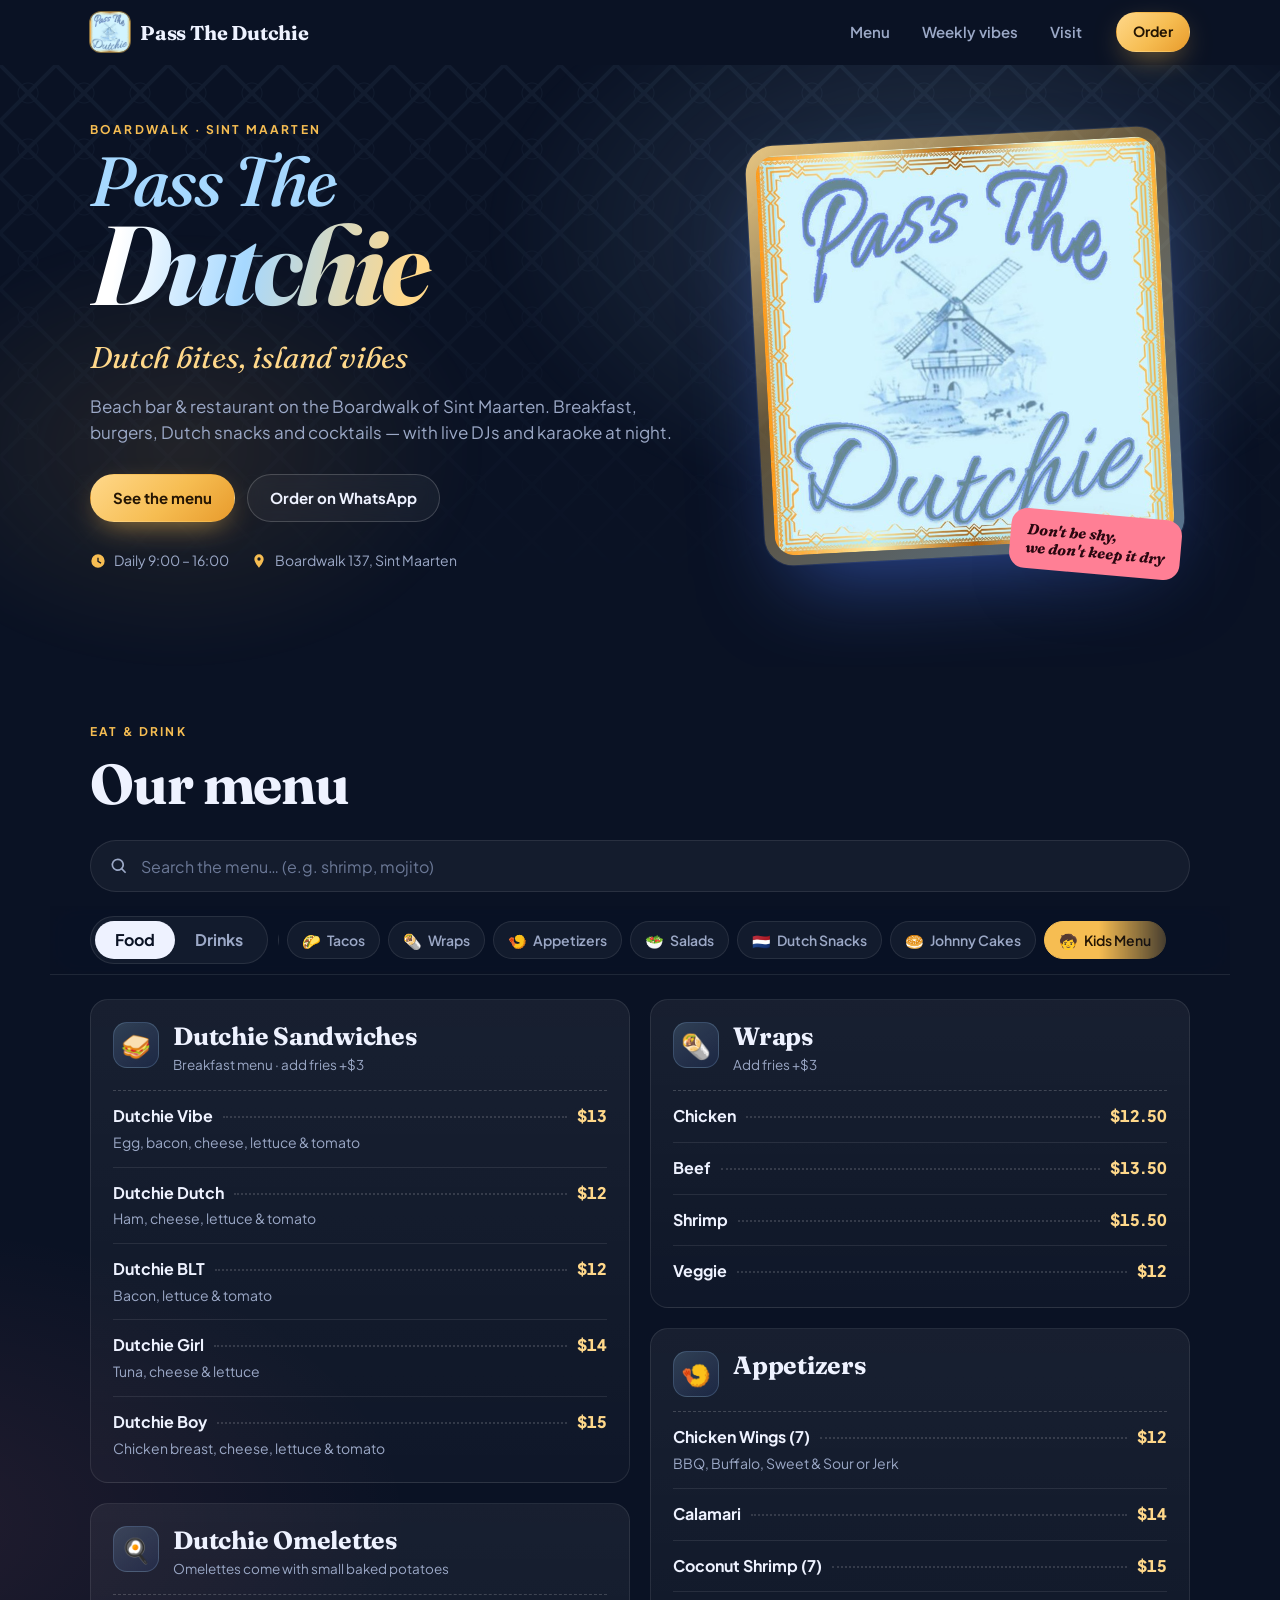
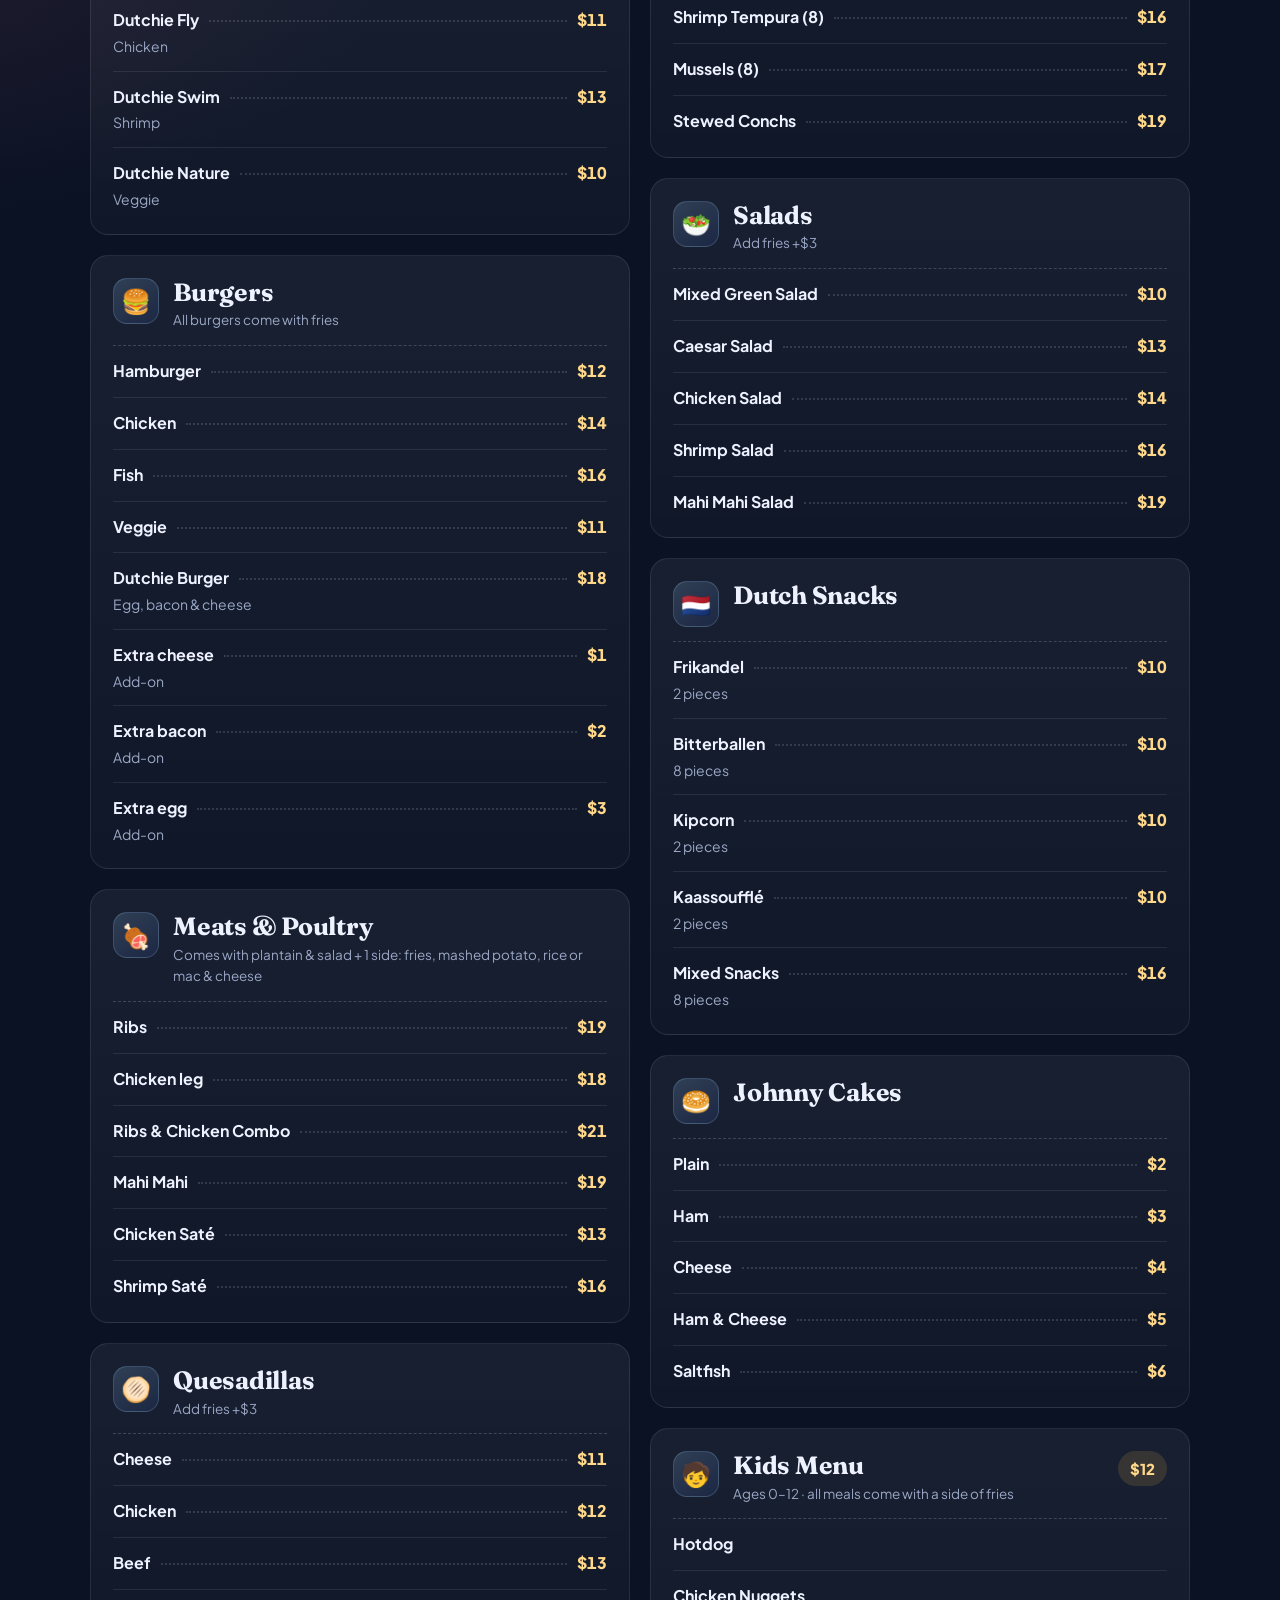
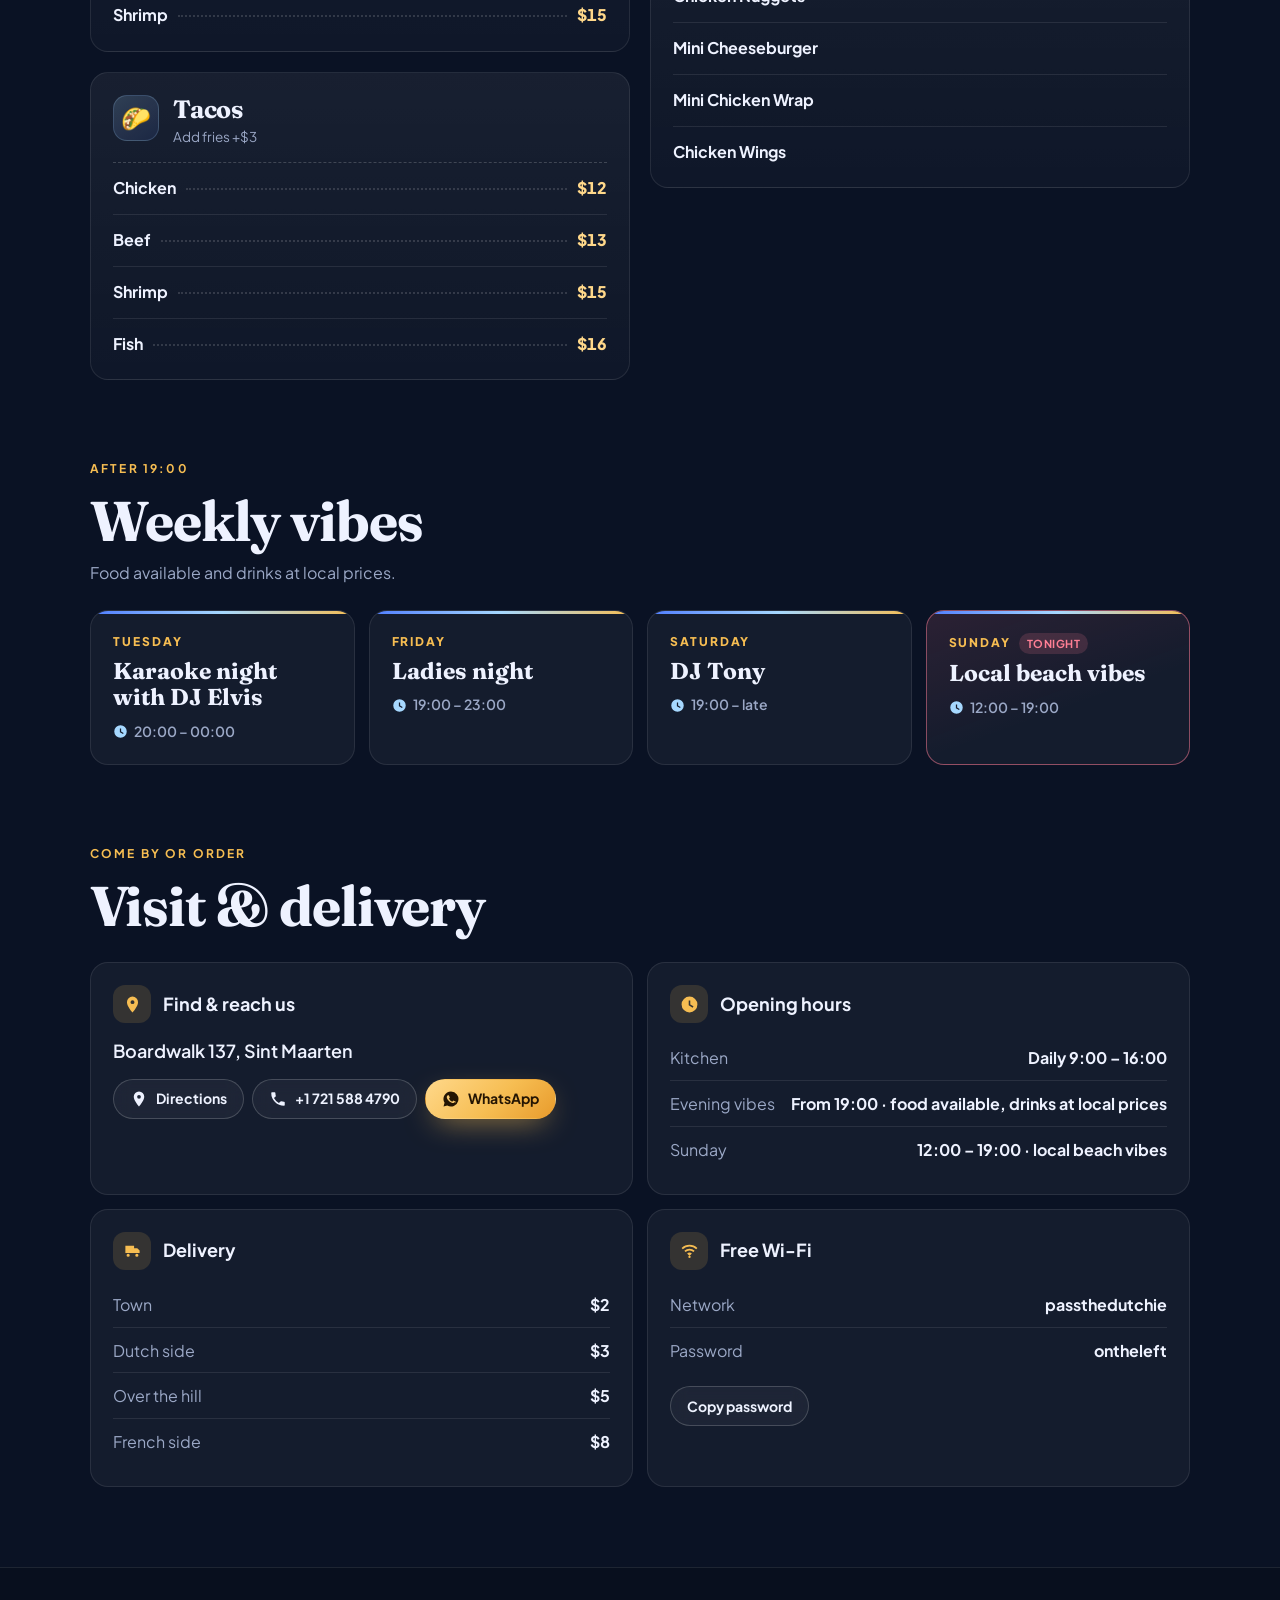
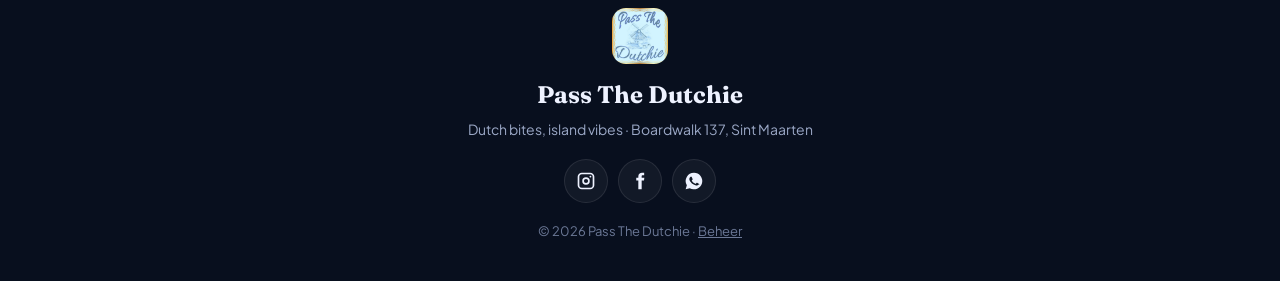
==== index.html @ fd9bbdc5 "Rewrite website with admin section and Gist-backed menu Replace the poster-image pages with a modern" ====
<!DOCTYPE html>
<html lang="en">
<head>
  <meta charset="UTF-8">
  <meta name="viewport" content="width=device-width, initial-scale=1, viewport-fit=cover">
  <title>Pass The Dutchie · Beach bar & restaurant, Sint Maarten</title>
  <meta name="description" content="Dutch bites, island vibes. Breakfast, burgers, Dutch snacks and cocktails on the Boardwalk of Sint Maarten.">
  <meta name="theme-color" content="#0a1224">
  <meta property="og:title" content="Pass The Dutchie">
  <meta property="og:description" content="Dutch bites, island vibes — Boardwalk 137, Sint Maarten.">
  <meta property="og:image" content="assets/img/logo.jpg">
  <link rel="icon" href="assets/img/icon-192.png">
  <link rel="apple-touch-icon" href="assets/img/icon-180.png">
  <link rel="manifest" href="manifest.webmanifest">
  <link rel="preconnect" href="https://fonts.googleapis.com">
  <link rel="preconnect" href="https://fonts.gstatic.com" crossorigin>
  <link href="https://fonts.googleapis.com/css2?family=Fraunces:ital,opsz,wght@0,9..144,500;0,9..144,700;1,9..144,500;1,9..144,700&family=Plus+Jakarta+Sans:wght@400;500;600;700&display=swap" rel="stylesheet">
  <link rel="stylesheet" href="assets/css/base.css">
  <link rel="stylesheet" href="assets/css/site.css">
</head>
<body>
  <a class="skip" href="#menu">Skip to menu</a>
  <div id="demo-banner" class="demo-banner" hidden>Preview mode — you are seeing unpublished demo data from this browser.</div>

  <header class="topbar" id="top">
    <div class="topbar-inner">
      <a class="brand" href="#top" aria-label="Pass The Dutchie — home">
        <img src="assets/img/icon-192.png" alt="" width="40" height="40">
        <span class="brand-name">Pass The Dutchie</span>
      </a>
      <nav class="nav" aria-label="Main">
        <a href="#menu">Menu</a>
        <a href="#vibes">Weekly vibes</a>
        <a href="#visit">Visit</a>
      </nav>
      <a class="btn btn-gold btn-sm order-btn" id="order-top" href="#visit">Order</a>
    </div>
  </header>

  <main>
    <section class="hero">
      <div class="hero-glow" aria-hidden="true"></div>
      <div class="hero-inner">
        <div class="hero-copy">
          <p class="eyebrow" id="hero-eyebrow">Boardwalk · Sint Maarten</p>
          <h1 class="hero-title"><span>Pass The</span> <em>Dutchie</em></h1>
          <p class="hero-tagline" id="hero-tagline">Dutch bites, island vibes</p>
          <p class="hero-intro" id="hero-intro"></p>
          <div class="hero-actions">
            <a class="btn btn-gold" href="#menu">See the menu</a>
            <a class="btn btn-ghost" id="hero-whatsapp" href="#visit">Order on WhatsApp</a>
          </div>
          <ul class="hero-facts" id="hero-facts"></ul>
        </div>
        <div class="hero-art">
          <div class="logo-card">
            <img src="assets/img/logo.jpg" alt="Pass The Dutchie logo — a Delft-blue windmill" width="640" height="640">
          </div>
          <div class="sticker" aria-hidden="true">Don't be shy,<br>we don't keep it dry</div>
        </div>
      </div>
    </section>

    <div id="announcement" class="announcement" hidden></div>

    <section class="menu-section" id="menu" aria-labelledby="menu-title">
      <div class="section-head">
        <p class="eyebrow">Eat &amp; drink</p>
        <h2 id="menu-title">Our menu</h2>
      </div>

      <label class="search">
        <svg viewBox="0 0 24 24" aria-hidden="true"><path d="M10.5 3a7.5 7.5 0 0 1 5.9 12.13l4.24 4.23-1.42 1.42-4.23-4.24A7.5 7.5 0 1 1 10.5 3Zm0 2a5.5 5.5 0 1 0 0 11 5.5 5.5 0 0 0 0-11Z"/></svg>
        <input type="search" id="menu-search" placeholder="Search the menu… (e.g. shrimp, mojito)" autocomplete="off" aria-label="Search the menu">
      </label>
      <div class="menu-sticky" id="menu-controls">
        <div class="segmented" id="menu-tabs" role="tablist" aria-label="Menu"></div>
        <nav class="chips" id="menu-chips" aria-label="Categories"></nav>
      </div>

      <div class="menu-grid" id="menu-grid" aria-live="polite">
        <div class="skeleton"></div><div class="skeleton"></div><div class="skeleton"></div>
      </div>
      <p class="empty" id="menu-empty" hidden>Nothing found. Try another word.</p>
    </section>

    <section class="vibes" id="vibes" aria-labelledby="vibes-title">
      <div class="section-head">
        <p class="eyebrow">After 19:00</p>
        <h2 id="vibes-title">Weekly vibes</h2>
        <p class="section-sub">Food available and drinks at local prices.</p>
      </div>
      <div class="vibe-grid" id="vibe-grid"></div>
    </section>

    <section class="visit" id="visit" aria-labelledby="visit-title">
      <div class="section-head">
        <p class="eyebrow">Come by or order</p>
        <h2 id="visit-title">Visit &amp; delivery</h2>
      </div>
      <div class="visit-grid" id="visit-grid"></div>
    </section>
  </main>

  <footer class="footer">
    <div class="footer-inner">
      <img src="assets/img/icon-192.png" alt="" width="56" height="56">
      <p class="footer-name">Pass The Dutchie</p>
      <p class="footer-sub" id="footer-sub"></p>
      <div class="socials" id="socials"></div>
      <p class="footer-small">© <span id="year"></span> Pass The Dutchie · <a href="beheer.html">Beheer</a></p>
    </div>
  </footer>

  <nav class="dock" id="dock" aria-label="Quick actions"></nav>

  <script type="module" src="assets/js/site.js"></script>
</body>
</html>
---- assets/css/base.css ----
/* Shared tokens and components for the site and the admin. */

:root {
  --bg: #0a1224;
  --bg-2: #0f1a33;
  --surface: rgba(255, 255, 255, 0.045);
  --surface-2: rgba(255, 255, 255, 0.08);
  --border: rgba(255, 255, 255, 0.09);
  --border-strong: rgba(255, 255, 255, 0.18);
  --text: #eef2ff;
  --muted: #9ba8c6;
  --faint: #6b7896;
  --sky: #a6d8ff;
  --delft: #4f7dff;
  --gold: #f6bd52;
  --gold-2: #ffd88a;
  --coral: #ff7f95;
  --green: #4fd1a1;
  --danger: #ff6b6b;
  --radius: 18px;
  --radius-sm: 12px;
  --shadow: 0 24px 60px -24px rgba(0, 0, 0, 0.6);
  --font: 'Plus Jakarta Sans', system-ui, -apple-system, 'Segoe UI', Roboto, sans-serif;
  --display: 'Fraunces', Georgia, 'Times New Roman', serif;
  --gutter: clamp(16px, 4vw, 40px);
  --max: 1180px;
  color-scheme: dark;
}

*, *::before, *::after { box-sizing: border-box; }

html { scroll-behavior: smooth; -webkit-text-size-adjust: 100%; }

body {
  margin: 0;
  background: var(--bg);
  color: var(--text);
  font-family: var(--font);
  font-size: 16px;
  line-height: 1.55;
  -webkit-font-smoothing: antialiased;
  overflow-x: hidden;
}

img, svg { display: block; max-width: 100%; }

a { color: inherit; }

h1, h2, h3 { margin: 0; line-height: 1.15; }

button, input, select, textarea { font: inherit; color: inherit; }

:focus-visible { outline: 2px solid var(--gold); outline-offset: 3px; border-radius: 6px; }

[hidden] { display: none !important; }

.skip {
  position: absolute; left: -999px; top: 8px; z-index: 100;
  background: var(--gold); color: #1a1205; padding: 8px 14px; border-radius: 10px; font-weight: 700;
}
.skip:focus { left: 8px; }

.eyebrow {
  margin: 0 0 10px;
  font-size: 12px;
  font-weight: 700;
  letter-spacing: 0.18em;
  text-transform: uppercase;
  color: var(--gold);
}

/* ---------------------------------------------------------------- buttons */

.btn {
  display: inline-flex; align-items: center; justify-content: center; gap: 8px;
  min-height: 48px; padding: 0 22px;
  border-radius: 999px; border: 1px solid transparent;
  font-weight: 700; font-size: 15px; text-decoration: none; white-space: nowrap;
  cursor: pointer; transition: transform .15s ease, background .2s ease, border-color .2s ease, box-shadow .2s ease;
  -webkit-tap-highlight-color: transparent;
}
.btn svg { width: 18px; height: 18px; fill: currentColor; flex: none; }
.btn:active { transform: scale(0.97); }
.btn:disabled { opacity: .5; cursor: not-allowed; }
.btn-sm { min-height: 40px; padding: 0 16px; font-size: 14px; }
.btn-xs { min-height: 34px; padding: 0 12px; font-size: 13px; }

.btn-gold {
  background: linear-gradient(135deg, var(--gold-2), var(--gold) 55%, #e89b2c);
  color: #241503;
  box-shadow: 0 10px 30px -10px rgba(246, 189, 82, 0.7);
}
.btn-gold:hover { box-shadow: 0 14px 34px -10px rgba(246, 189, 82, 0.9); }

.btn-ghost {
  background: var(--surface);
  border-color: var(--border-strong);
  color: var(--text);
  backdrop-filter: blur(8px);
}
.btn-ghost:hover { background: var(--surface-2); border-color: rgba(255,255,255,.3); }

.btn-danger { background: rgba(255, 107, 107, 0.12); border-color: rgba(255, 107, 107, 0.4); color: #ffb3b3; }
.btn-danger:hover { background: rgba(255, 107, 107, 0.2); }

.badge {
  display: inline-flex; align-items: center;
  margin-left: 8px; padding: 2px 8px;
  border-radius: 999px; font-size: 11px; font-weight: 700; letter-spacing: .04em; text-transform: uppercase;
  background: var(--surface-2); color: var(--muted); vertical-align: middle;
}
.badge.hot { background: rgba(255, 127, 149, 0.16); color: var(--coral); }

/* ------------------------------------------------------------------ toast */

.toast {
  position: fixed; left: 50%; bottom: calc(96px + env(safe-area-inset-bottom)); z-index: 200;
  transform: translate(-50%, 20px); opacity: 0; pointer-events: none;
  max-width: calc(100vw - 32px);
  padding: 12px 18px; border-radius: 14px;
  background: #1b2747; border: 1px solid var(--border-strong); box-shadow: var(--shadow);
  font-weight: 600; font-size: 14px; transition: opacity .2s ease, transform .2s ease;
}
.toast.show { opacity: 1; transform: translate(-50%, 0); }
.toast.good { border-color: rgba(79, 209, 161, .5); }
.toast.bad { border-color: rgba(255, 107, 107, .6); }

@media (prefers-reduced-motion: reduce) {
  html { scroll-behavior: auto; }
  *, *::before, *::after { animation: none !important; transition: none !important; }
}
---- assets/css/site.css ----
/* The public website. Mobile first; wider screens add columns. */

body {
  background:
    radial-gradient(1200px 600px at 85% -10%, rgba(79, 125, 255, 0.22), transparent 60%),
    radial-gradient(900px 500px at -10% 30%, rgba(255, 127, 149, 0.10), transparent 60%),
    var(--bg);
  padding-bottom: calc(76px + env(safe-area-inset-bottom));
}

@media (min-width: 900px) { body { padding-bottom: 0; } }

.demo-banner {
  position: sticky; top: 0; z-index: 60;
  padding: 8px 16px; text-align: center; font-size: 13px; font-weight: 700;
  background: var(--gold); color: #241503;
}

/* ---------------------------------------------------------------- top bar */

.topbar {
  position: sticky; top: 0; z-index: 50;
  transition: background .25s ease, border-color .25s ease, backdrop-filter .25s ease;
  border-bottom: 1px solid transparent;
}
.topbar.scrolled {
  background: rgba(10, 18, 36, 0.78);
  backdrop-filter: saturate(160%) blur(16px);
  -webkit-backdrop-filter: saturate(160%) blur(16px);
  border-bottom-color: var(--border);
}
.topbar-inner {
  max-width: var(--max); margin: 0 auto; height: 64px;
  padding: 0 var(--gutter);
  display: flex; align-items: center; gap: 20px;
}
.brand { display: flex; align-items: center; gap: 10px; text-decoration: none; margin-right: auto; }
.brand img { width: 40px; height: 40px; border-radius: 11px; box-shadow: 0 0 0 1px rgba(246, 189, 82, .5); }
.brand-name { font-family: var(--display); font-weight: 700; font-size: 20px; letter-spacing: -0.01em; }

.nav { display: none; gap: 4px; }
.nav a {
  padding: 8px 14px; border-radius: 999px; text-decoration: none;
  color: var(--muted); font-weight: 600; font-size: 15px; transition: color .2s, background .2s;
}
.nav a:hover { color: var(--text); background: var(--surface); }
@media (min-width: 760px) { .nav { display: flex; } }

/* ------------------------------------------------------------------- hero */

.hero { position: relative; overflow: hidden; }
.hero-glow {
  position: absolute; inset: -20% -10% auto; height: 120%; pointer-events: none;
  background:
    radial-gradient(closest-side at 70% 40%, rgba(166, 216, 255, 0.18), transparent),
    radial-gradient(closest-side at 20% 70%, rgba(246, 189, 82, 0.10), transparent);
  filter: blur(10px);
}
.hero::after {
  /* Delft tile pattern, very faint */
  content: ''; position: absolute; inset: 0; pointer-events: none; opacity: .05;
  background-image:
    radial-gradient(circle at 50% 50%, transparent 9px, var(--sky) 10px, transparent 11px),
    linear-gradient(45deg, transparent 47%, var(--sky) 48%, var(--sky) 52%, transparent 53%),
    linear-gradient(-45deg, transparent 47%, var(--sky) 48%, var(--sky) 52%, transparent 53%);
  background-size: 56px 56px;
  mask-image: linear-gradient(to bottom, black, transparent 90%);
  -webkit-mask-image: linear-gradient(to bottom, black, transparent 90%);
}
.hero-inner {
  position: relative; z-index: 1;
  max-width: var(--max); margin: 0 auto;
  padding: 28px var(--gutter) 56px;
  display: grid; gap: 40px; align-items: center;
}
@media (min-width: 900px) {
  .hero-inner { grid-template-columns: 1.15fr .85fr; padding-top: 56px; padding-bottom: 96px; }
}

.hero-title {
  font-family: var(--display); font-weight: 700;
  font-size: clamp(52px, 13vw, 112px);
  line-height: .92; letter-spacing: -0.035em;
}
.hero-title span { display: block; color: var(--sky); font-weight: 500; font-style: italic; font-size: .62em; letter-spacing: -0.02em; }
.hero-title em {
  font-style: italic;
  background: linear-gradient(100deg, #fff 10%, var(--sky) 45%, var(--gold-2) 90%);
  -webkit-background-clip: text; background-clip: text; color: transparent;
  padding-right: .08em;
}
.hero-tagline { margin: 18px 0 0; font-family: var(--display); font-style: italic; font-size: clamp(22px, 4vw, 30px); color: var(--gold-2); }
.hero-intro { margin: 12px 0 0; max-width: 54ch; color: var(--muted); font-size: 17px; }
.hero-actions { display: flex; flex-wrap: wrap; gap: 12px; margin-top: 28px; }
.hero-facts { list-style: none; margin: 28px 0 0; padding: 0; display: flex; flex-wrap: wrap; gap: 10px 22px; color: var(--muted); font-size: 14px; }
.hero-facts li { display: flex; align-items: center; gap: 8px; }
.hero-facts svg { width: 16px; height: 16px; fill: var(--gold); }

.hero-art { position: relative; justify-self: center; width: min(300px, 72vw); }
@media (min-width: 900px) { .hero-art { width: min(420px, 100%); } }
.logo-card {
  position: relative; border-radius: 28px; padding: 10px;
  background: linear-gradient(145deg, rgba(255, 216, 138, .9), rgba(246, 189, 82, .35) 40%, rgba(166, 216, 255, .5));
  box-shadow: 0 40px 90px -30px rgba(79, 125, 255, .55), 0 0 0 1px rgba(255, 255, 255, .08);
  transform: rotate(-3deg);
  animation: float 7s ease-in-out infinite;
}
.logo-card img { border-radius: 20px; width: 100%; height: auto; }
@keyframes float {
  0%, 100% { transform: rotate(-3deg) translateY(0); }
  50% { transform: rotate(-1.5deg) translateY(-10px); }
}
.sticker {
  position: absolute; right: -6px; bottom: -18px;
  padding: 12px 16px; border-radius: 16px;
  background: var(--coral); color: #2a0710;
  font-family: var(--display); font-style: italic; font-weight: 700; font-size: 15px; line-height: 1.2;
  transform: rotate(5deg); box-shadow: var(--shadow);
}

.announcement {
  position: relative; z-index: 2;
  width: calc(100% - 2 * var(--gutter)); max-width: calc(var(--max) - 2 * var(--gutter));
  margin: 0 auto; padding: 14px 18px;
  border-radius: var(--radius); font-weight: 600;
  background: linear-gradient(90deg, rgba(246,189,82,.16), rgba(255,127,149,.12));
  border: 1px solid rgba(246,189,82,.35);
}
.announcement::before { content: '📣  '; }

/* -------------------------------------------------------------- sections */

section { scroll-margin-top: 72px; }
.menu-section, .vibes, .visit { max-width: var(--max); margin: 0 auto; padding: 56px var(--gutter) 24px; }
.section-head { margin-bottom: 24px; }
.section-head h2 { font-family: var(--display); font-size: clamp(36px, 7vw, 56px); letter-spacing: -0.02em; }
.section-sub { margin: 8px 0 0; color: var(--muted); }

/* ------------------------------------------------------------------- menu */

.search {
  display: flex; align-items: center; gap: 10px;
  height: 52px; padding: 0 18px; margin-bottom: 14px;
  border-radius: 999px; background: var(--surface); border: 1px solid var(--border);
  transition: border-color .2s, background .2s;
}
.search:focus-within { border-color: var(--gold); background: var(--surface-2); }
.search svg { width: 20px; height: 20px; fill: var(--muted); flex: none; }
.search input { flex: 1; min-width: 0; height: 100%; border: 0; background: transparent; outline: none; font-size: 16px; }
.search input::placeholder { color: var(--faint); }

.menu-sticky {
  position: sticky; top: 64px; z-index: 40;
  margin: 0 calc(-1 * var(--gutter)); padding: 10px var(--gutter);
  background: rgba(10, 18, 36, 0.86);
  backdrop-filter: saturate(160%) blur(16px);
  -webkit-backdrop-filter: saturate(160%) blur(16px);
  border-bottom: 1px solid var(--border);
  display: flex; flex-direction: column; gap: 10px;
}
@media (min-width: 760px) {
  .menu-sticky { flex-direction: row; align-items: center; }
}

.segmented {
  display: inline-flex; flex: none; align-self: flex-start;
  padding: 4px; border-radius: 999px; background: var(--surface); border: 1px solid var(--border);
}
.segmented.searching { display: none; }
.segmented button {
  border: 0; background: transparent; cursor: pointer;
  min-height: 38px; padding: 0 20px; border-radius: 999px;
  font-weight: 700; color: var(--muted); transition: background .2s, color .2s;
}
.segmented button.active { background: var(--text); color: var(--bg); }
@media (min-width: 760px) { .segmented { align-self: center; } }

.chips {
  display: flex; gap: 8px; overflow-x: auto; scrollbar-width: none;
  -webkit-overflow-scrolling: touch; scroll-snap-type: x proximity;
  mask-image: linear-gradient(to right, black 90%, transparent);
  -webkit-mask-image: linear-gradient(to right, black 90%, transparent);
  padding-right: 24px;
}
.chips::-webkit-scrollbar { display: none; }
.chip {
  flex: none; scroll-snap-align: start;
  display: inline-flex; align-items: center; gap: 6px;
  min-height: 38px; padding: 0 14px; border-radius: 999px;
  text-decoration: none; font-size: 14px; font-weight: 600; color: var(--muted);
  background: var(--surface); border: 1px solid var(--border); transition: all .2s;
}
.chip:hover { color: var(--text); border-color: var(--border-strong); }
.chip.active { color: #241503; background: var(--gold); border-color: var(--gold); }
.chip-icon { font-size: 15px; }

.menu-grid { margin-top: 24px; columns: 1; column-gap: 20px; }
@media (min-width: 860px) { .menu-grid { columns: 2; } }

.cat-card {
  break-inside: avoid; margin-bottom: 20px;
  padding: 22px 22px 10px; border-radius: var(--radius);
  background: linear-gradient(180deg, rgba(255,255,255,.06), rgba(255,255,255,.025));
  border: 1px solid var(--border);
  scroll-margin-top: 190px;
  animation: rise .4s ease both;
}
@media (min-width: 760px) { .cat-card { scroll-margin-top: 150px; } }
@keyframes rise { from { opacity: 0; transform: translateY(8px); } to { opacity: 1; transform: none; } }

.cat-head { display: flex; align-items: flex-start; gap: 14px; padding-bottom: 14px; border-bottom: 1px dashed var(--border-strong); }
.cat-icon {
  flex: none; width: 46px; height: 46px; display: grid; place-items: center;
  border-radius: 14px; font-size: 24px;
  background: linear-gradient(145deg, rgba(166,216,255,.18), rgba(79,125,255,.10));
  border: 1px solid rgba(166,216,255,.2);
}
.cat-title { flex: 1; min-width: 0; }
.cat-title h3 { font-family: var(--display); font-size: 25px; letter-spacing: -0.01em; }
.cat-note { margin: 4px 0 0; font-size: 13.5px; color: var(--muted); }
.cat-price {
  flex: none; padding: 6px 12px; border-radius: 999px;
  background: rgba(246,189,82,.14); color: var(--gold-2); font-weight: 800; font-size: 15px;
}

.items { list-style: none; margin: 0; padding: 0; }
.item { padding: 13px 0; border-bottom: 1px solid var(--border); }
.item:last-child { border-bottom: 0; }
.item-line { display: flex; align-items: baseline; gap: 10px; }
.item-name { font-weight: 700; font-size: 16px; }
.dots { flex: 1; min-width: 16px; border-bottom: 2px dotted rgba(255,255,255,.14); transform: translateY(-4px); }
.item-price { font-weight: 800; color: var(--gold-2); font-variant-numeric: tabular-nums; }
.item-line:has(.item-price:empty) .dots { visibility: hidden; }
.item-desc { margin: 3px 0 0; font-size: 14px; color: var(--muted); }
.item.sold-out .item-name, .item.sold-out .item-price { opacity: .45; text-decoration: line-through; }
.item.sold-out .badge { text-decoration: none; }

.skeleton {
  height: 260px; margin-bottom: 20px; border-radius: var(--radius);
  background: linear-gradient(90deg, var(--surface), var(--surface-2), var(--surface));
  background-size: 200% 100%; animation: shimmer 1.2s linear infinite;
}
@keyframes shimmer { to { background-position: -200% 0; } }
.empty { color: var(--muted); text-align: center; padding: 32px 0; }

/* ------------------------------------------------------------------ vibes */

.vibe-grid { display: grid; gap: 14px; grid-template-columns: 1fr; }
@media (min-width: 600px) { .vibe-grid { grid-template-columns: repeat(2, 1fr); } }
@media (min-width: 1000px) { .vibe-grid { grid-template-columns: repeat(4, 1fr); } }
.vibe {
  position: relative; overflow: hidden;
  padding: 22px; border-radius: var(--radius);
  background: var(--surface); border: 1px solid var(--border);
}
.vibe::before {
  content: ''; position: absolute; inset: 0 0 auto; height: 3px;
  background: linear-gradient(90deg, var(--delft), var(--sky), var(--gold));
}
.vibe.today { border-color: rgba(255,127,149,.5); background: linear-gradient(160deg, rgba(255,127,149,.14), var(--surface) 60%); }
.vibe-day { margin: 0 0 6px; font-size: 12px; font-weight: 800; letter-spacing: .16em; text-transform: uppercase; color: var(--gold); }
.vibe h3 { font-family: var(--display); font-size: 23px; }
.vibe-time { display: flex; align-items: center; gap: 6px; margin: 10px 0 0; color: var(--muted); font-size: 14px; font-weight: 600; }
.vibe-time svg { width: 15px; height: 15px; fill: var(--sky); }
.vibe-desc { margin: 8px 0 0; color: var(--muted); font-size: 14px; }

/* ------------------------------------------------------------------ visit */

.visit-grid { display: grid; gap: 14px; }
@media (min-width: 760px) { .visit-grid { grid-template-columns: repeat(2, 1fr); } }
.info-card { padding: 22px; border-radius: var(--radius); background: var(--surface); border: 1px solid var(--border); }
.info-card h3 { display: flex; align-items: center; gap: 12px; font-size: 18px; margin-bottom: 14px; }
.info-icon { width: 38px; height: 38px; border-radius: 12px; display: grid; place-items: center; background: rgba(246,189,82,.14); }
.info-icon svg { width: 19px; height: 19px; fill: var(--gold); }
.stack { display: grid; gap: 14px; justify-items: start; }
.big { margin: 0; font-size: 18px; font-weight: 600; }
.btn-row { display: flex; flex-wrap: wrap; gap: 8px; }
.rows { margin: 0; display: grid; gap: 2px; width: 100%; }
.rows > div { display: flex; justify-content: space-between; gap: 16px; padding: 9px 0; border-bottom: 1px solid var(--border); }
.rows > div:last-child { border-bottom: 0; }
.rows dt { color: var(--muted); }
.rows dd { margin: 0; font-weight: 700; text-align: right; }

/* ----------------------------------------------------------------- footer */

.footer { margin-top: 56px; border-top: 1px solid var(--border); background: rgba(0,0,0,.18); }
.footer-inner { max-width: var(--max); margin: 0 auto; padding: 40px var(--gutter); display: grid; justify-items: center; text-align: center; gap: 6px; }
.footer-inner img { border-radius: 14px; margin-bottom: 6px; }
.footer-name { margin: 0; font-family: var(--display); font-size: 24px; font-weight: 700; }
.footer-sub { margin: 0; color: var(--muted); font-size: 14px; }
.socials { display: flex; gap: 10px; margin: 12px 0; }
.socials a { width: 44px; height: 44px; border-radius: 50%; display: grid; place-items: center; background: var(--surface); border: 1px solid var(--border); transition: background .2s; }
.socials a:hover { background: var(--surface-2); }
.socials svg { width: 20px; height: 20px; fill: var(--text); }
.footer-small { margin: 0; color: var(--faint); font-size: 13px; }
.footer-small a { color: var(--faint); }

/* ------------------------------------------------------- mobile quick dock */

.dock {
  position: fixed; left: 12px; right: 12px; bottom: calc(10px + env(safe-area-inset-bottom)); z-index: 70;
  display: grid; grid-auto-flow: column; grid-auto-columns: 1fr; gap: 4px;
  padding: 6px; border-radius: 22px;
  background: rgba(16, 26, 52, 0.88);
  backdrop-filter: saturate(160%) blur(18px);
  -webkit-backdrop-filter: saturate(160%) blur(18px);
  border: 1px solid var(--border-strong);
  box-shadow: 0 18px 40px -12px rgba(0,0,0,.7);
}
.dock:empty { display: none; }
.dock a {
  display: grid; justify-items: center; gap: 2px; padding: 7px 4px; border-radius: 16px;
  text-decoration: none; font-size: 11.5px; font-weight: 700; color: var(--muted);
  -webkit-tap-highlight-color: transparent;
}
.dock a:active { background: var(--surface-2); }
.dock svg { width: 22px; height: 22px; fill: currentColor; }
.dock a.accent { background: linear-gradient(135deg, var(--gold-2), var(--gold)); color: #241503; }
@media (min-width: 900px) { .dock { display: none; } }

.order-btn { display: none; }
@media (min-width: 420px) { .order-btn { display: inline-flex; } }
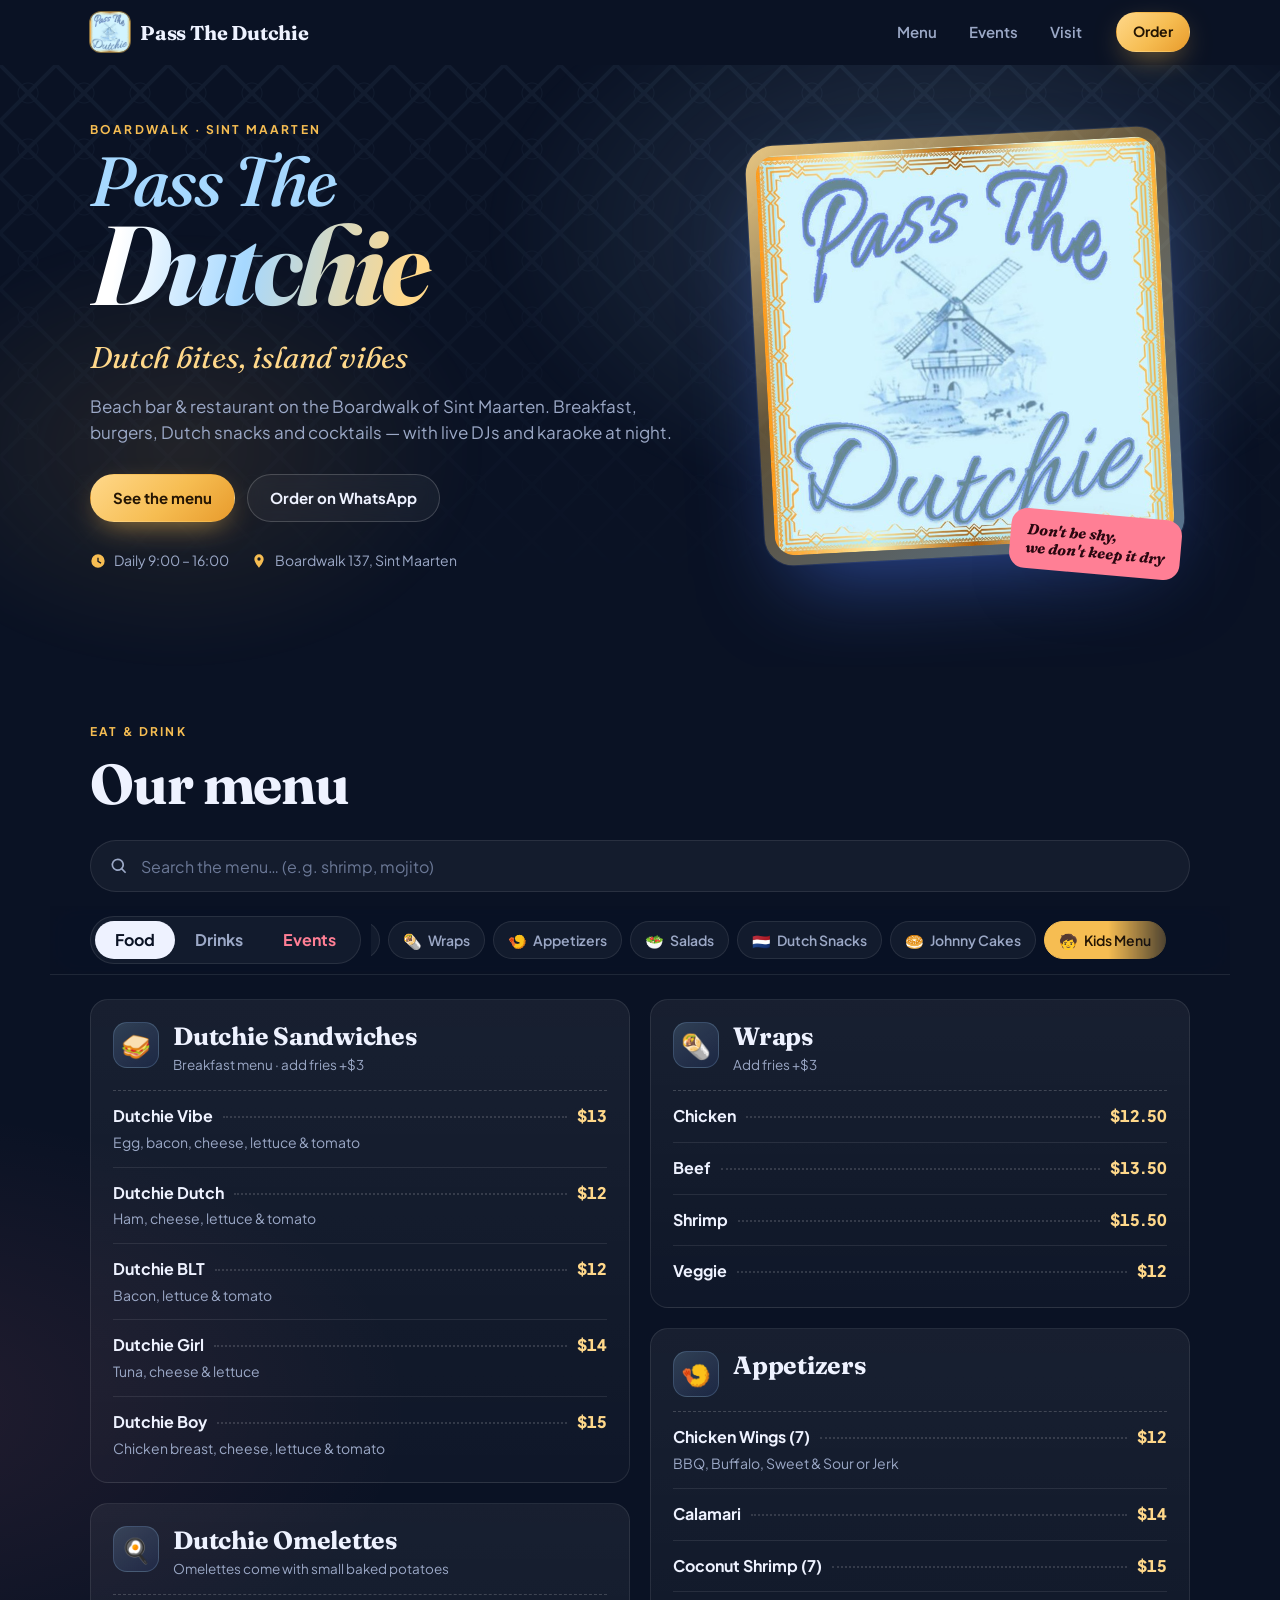
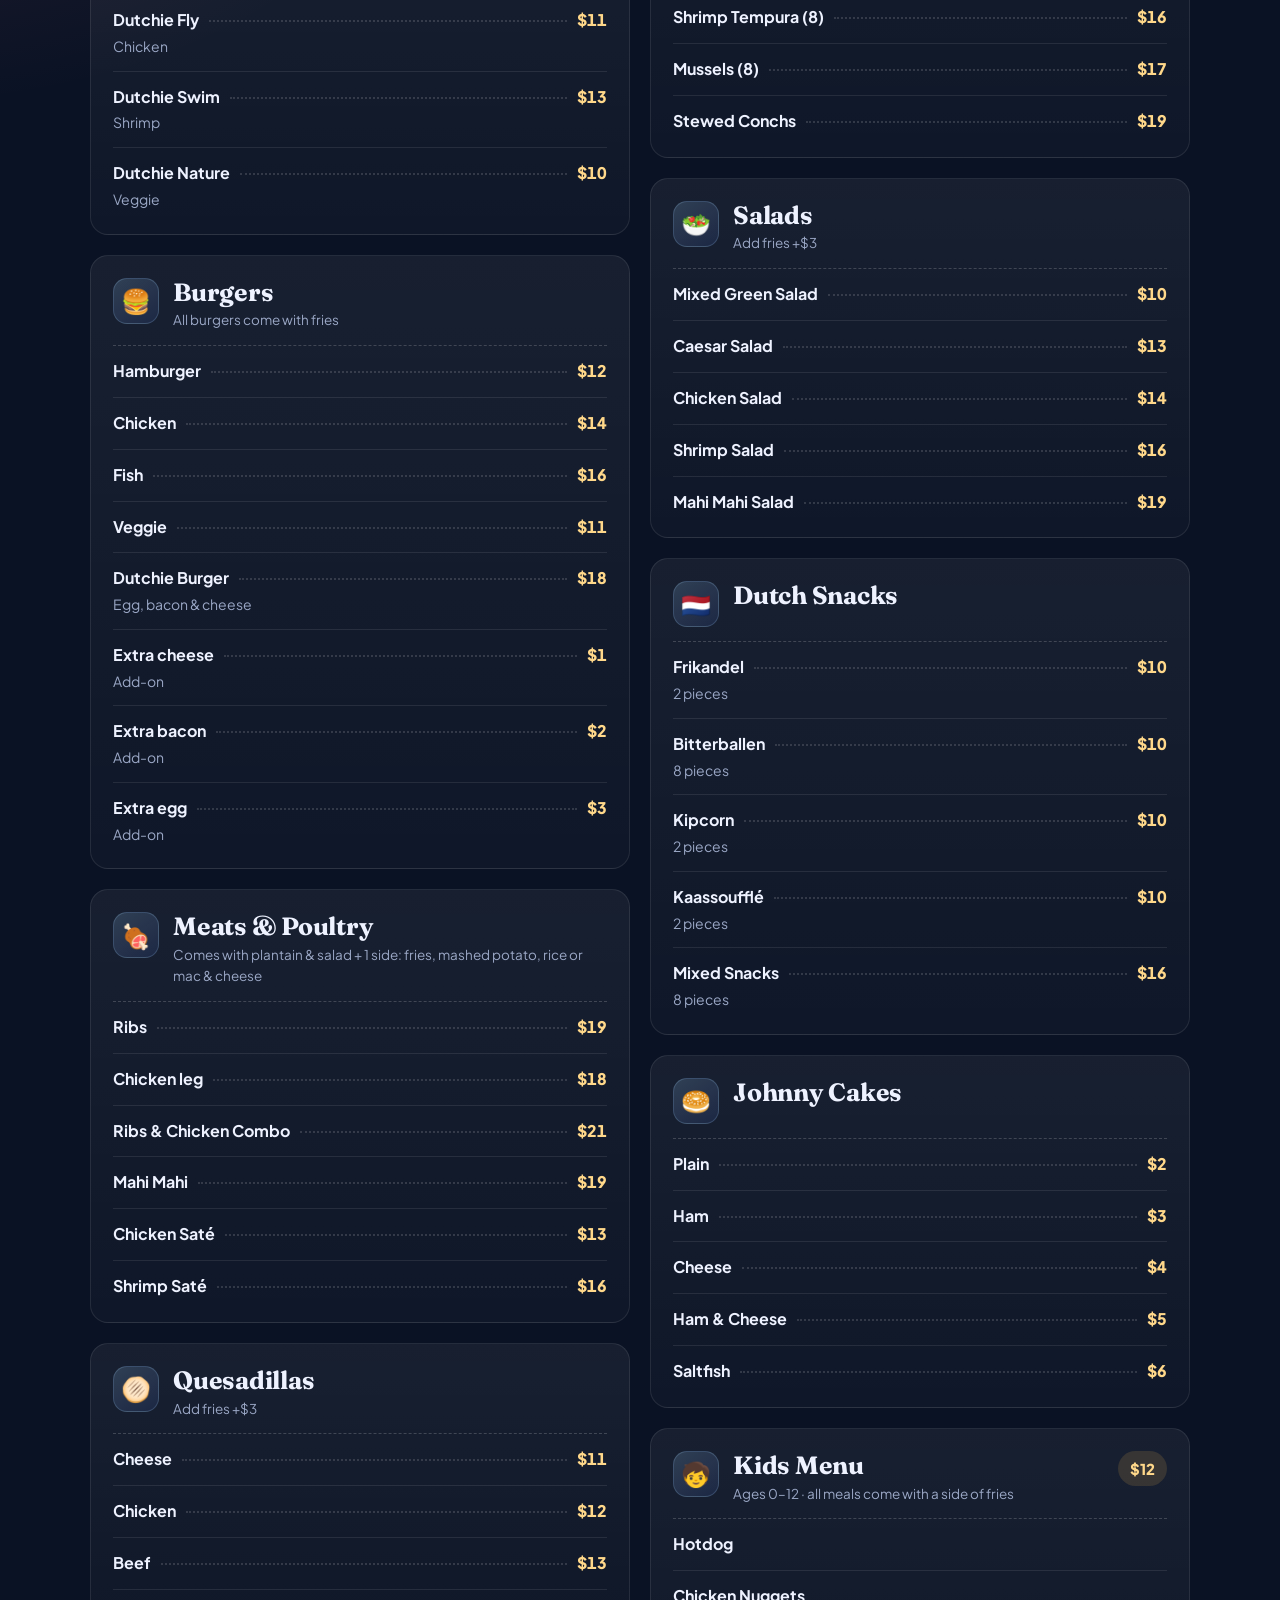
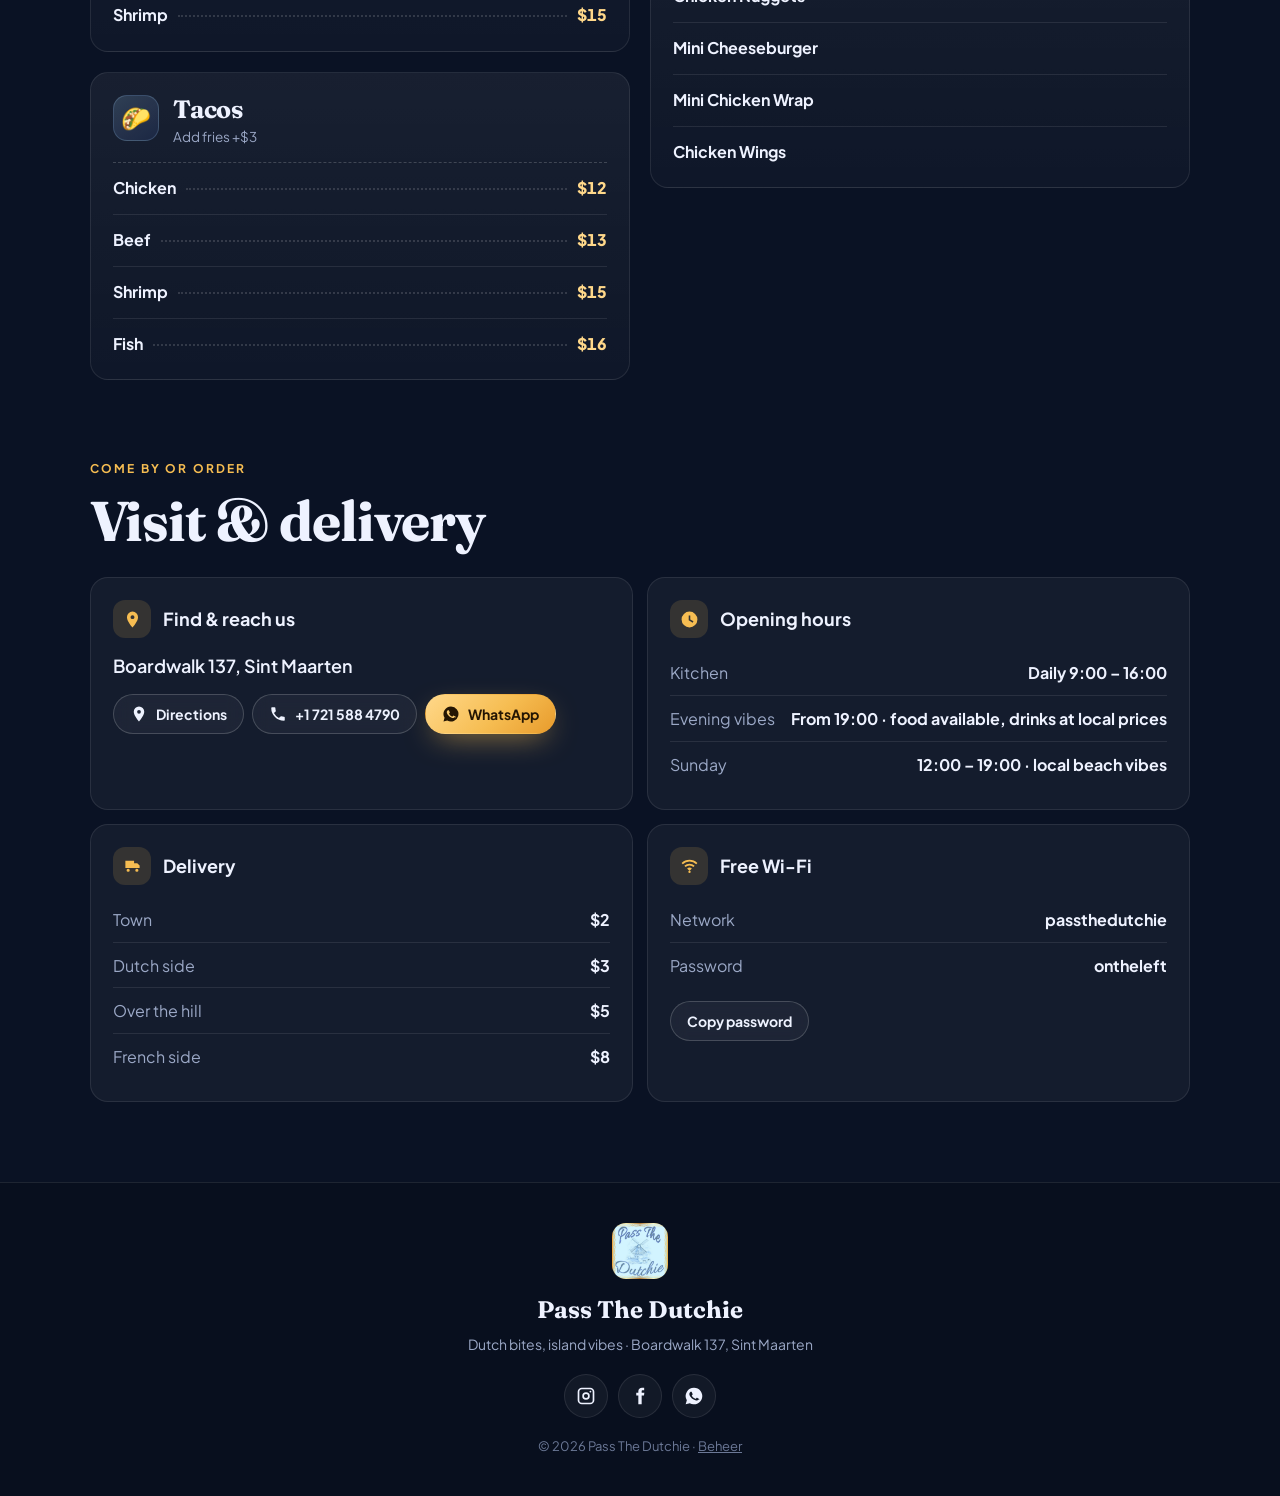
==== commit bc5be4bf: "Add dated events with posters and an Events tab Events with a date can be featured at the top of the" ====
--- a/index.html
+++ b/index.html
@@ -30,7 +30,7 @@
       </a>
       <nav class="nav" aria-label="Main">
         <a href="#menu">Menu</a>
-        <a href="#vibes">Weekly vibes</a>
+        <a href="#events">Events</a>
         <a href="#visit">Visit</a>
       </nav>
       <a class="btn btn-gold btn-sm order-btn" id="order-top" href="#visit">Order</a>
@@ -40,6 +40,10 @@
   <main>
     <section class="hero">
       <div class="hero-glow" aria-hidden="true"></div>
+      <div class="coming-up" id="coming-up" hidden>
+        <p class="coming-up-label">Coming up</p>
+        <div class="coming-up-row" id="coming-up-row"></div>
+      </div>
       <div class="hero-inner">
         <div class="hero-copy">
           <p class="eyebrow" id="hero-eyebrow">Boardwalk · Sint Maarten</p>
@@ -84,15 +88,6 @@
       <p class="empty" id="menu-empty" hidden>Nothing found. Try another word.</p>
     </section>
 
-    <section class="vibes" id="vibes" aria-labelledby="vibes-title">
-      <div class="section-head">
-        <p class="eyebrow">After 19:00</p>
-        <h2 id="vibes-title">Weekly vibes</h2>
-        <p class="section-sub">Food available and drinks at local prices.</p>
-      </div>
-      <div class="vibe-grid" id="vibe-grid"></div>
-    </section>
-
     <section class="visit" id="visit" aria-labelledby="visit-title">
       <div class="section-head">
         <p class="eyebrow">Come by or order</p>
@@ -114,6 +109,11 @@
 
   <nav class="dock" id="dock" aria-label="Quick actions"></nav>
 
+  <dialog class="lightbox" id="lightbox" aria-labelledby="lb-title">
+    <button type="button" class="lb-close" id="lb-close" aria-label="Close">✕</button>
+    <div class="lb-body" id="lb-body"></div>
+  </dialog>
+
   <script type="module" src="assets/js/site.js"></script>
 </body>
 </html>
--- a/assets/css/site.css
+++ b/assets/css/site.css
@@ -320,3 +320,92 @@
 
 .order-btn { display: none; }
 @media (min-width: 420px) { .order-btn { display: inline-flex; } }
+
+/* ------------------------------------------------------------- coming up */
+
+.coming-up {
+  position: relative; z-index: 2;
+  max-width: var(--max); margin: 0 auto; padding: 14px var(--gutter) 0;
+}
+.coming-up-label {
+  display: flex; align-items: center; gap: 8px;
+  margin: 0 0 8px; font-size: 12px; font-weight: 800; letter-spacing: .18em; text-transform: uppercase; color: var(--coral);
+}
+.coming-up-label::before {
+  content: ''; width: 8px; height: 8px; border-radius: 50%; background: var(--coral);
+  box-shadow: 0 0 0 0 rgba(255,127,149,.6); animation: pulse 1.8s ease-out infinite;
+}
+@keyframes pulse { to { box-shadow: 0 0 0 10px rgba(255,127,149,0); } }
+.coming-up-row {
+  display: flex; gap: 10px; overflow-x: auto; scroll-snap-type: x mandatory; scrollbar-width: none;
+  margin: 0 calc(-1 * var(--gutter)); padding: 2px var(--gutter) 4px; scroll-padding-inline: var(--gutter);
+}
+.coming-up-row::-webkit-scrollbar { display: none; }
+
+.cu-card, .event-card {
+  display: flex; align-items: stretch; gap: 14px; text-align: left; cursor: pointer;
+  border-radius: var(--radius); border: 1px solid rgba(255,127,149,.35);
+  background: linear-gradient(120deg, rgba(255,127,149,.16), rgba(79,125,255,.10) 70%), var(--bg-2);
+  color: var(--text); -webkit-tap-highlight-color: transparent; transition: transform .15s, border-color .2s;
+}
+.cu-card:active, .event-card:active { transform: scale(.98); }
+.cu-card:hover, .event-card:hover { border-color: rgba(255,127,149,.7); }
+.cu-card { flex: 0 0 min(100%, 440px); scroll-snap-align: start; padding: 10px; }
+.coming-up-row:has(.cu-card + .cu-card) .cu-card { flex-basis: min(86%, 440px); }
+.soon { border-color: var(--coral); }
+
+.ev-media { position: relative; flex: none; width: 76px; }
+.cu-card .ev-media { width: 68px; }
+.date-block {
+  display: grid; place-items: center; align-content: center; height: 100%; min-height: 76px;
+  border-radius: 12px; background: var(--gold); color: #241503; line-height: 1;
+}
+.date-month { font-size: 12px; font-weight: 800; text-transform: uppercase; letter-spacing: .08em; }
+.date-day { font-family: var(--display); font-size: 30px; font-weight: 700; }
+.ev-poster {
+  position: absolute; inset: 0; width: 100%; height: 100%; object-fit: cover; border-radius: 12px;
+  box-shadow: 0 0 0 1px rgba(255,255,255,.15);
+}
+.ev-text { flex: 1; min-width: 0; display: grid; align-content: center; gap: 2px; }
+.ev-when { margin: 0; font-size: 13px; font-weight: 700; color: var(--gold-2); }
+.ev-when .badge { margin-left: 0; }
+.ev-time { color: var(--muted); }
+.ev-text h3 { font-family: var(--display); font-size: 20px; line-height: 1.2; }
+.ev-desc { margin: 2px 0 0; color: var(--muted); font-size: 14px; }
+.ev-more { margin-top: 4px; font-size: 13px; font-weight: 700; color: var(--sky); }
+
+/* ---------------------------------------------------------- events tab */
+
+.menu-grid.events-mode { columns: 1; }
+.segmented button.tab-events:not(.active) { color: var(--coral); }
+.events-view { display: grid; gap: 32px; }
+.ev-group { display: grid; gap: 12px; }
+.ev-group-title { font-family: var(--display); font-size: 26px; }
+.ev-group .section-sub { margin: -6px 0 4px; }
+.event-list { display: grid; gap: 12px; }
+@media (min-width: 760px) { .event-list { grid-template-columns: repeat(2, 1fr); } }
+.event-card { padding: 12px; }
+.event-card .ev-media { width: 104px; }
+.event-card .date-block { min-height: 130px; }
+.event-card .date-day { font-size: 40px; }
+
+/* ------------------------------------------------------------- lightbox */
+
+.lightbox {
+  width: min(560px, calc(100vw - 24px)); max-height: calc(100dvh - 24px);
+  padding: 0; border: 1px solid var(--border-strong); border-radius: 22px; overflow: auto;
+  background: #121c36; color: var(--text); box-shadow: 0 30px 80px -20px rgba(0,0,0,.8);
+}
+.lightbox::backdrop { background: rgba(3,7,18,.8); backdrop-filter: blur(6px); }
+.lightbox[open] { animation: rise .2s ease; }
+.lb-close {
+  position: sticky; top: 10px; float: right; margin: 10px 10px 0 0; z-index: 2;
+  width: 40px; height: 40px; border-radius: 50%; border: 0; cursor: pointer;
+  background: rgba(10,18,36,.75); color: #fff; font-size: 18px; backdrop-filter: blur(6px);
+}
+.lb-poster { width: 100%; height: auto; display: block; }
+.lb-text { padding: 18px 20px 22px; display: grid; gap: 8px; }
+.lb-when { display: flex; align-items: center; gap: 8px; margin: 0; color: var(--gold-2); font-weight: 700; }
+.lb-when svg { width: 18px; height: 18px; fill: currentColor; }
+.lb-text h2 { font-family: var(--display); font-size: 28px; }
+.lb-desc { margin: 0; color: var(--muted); white-space: pre-line; }
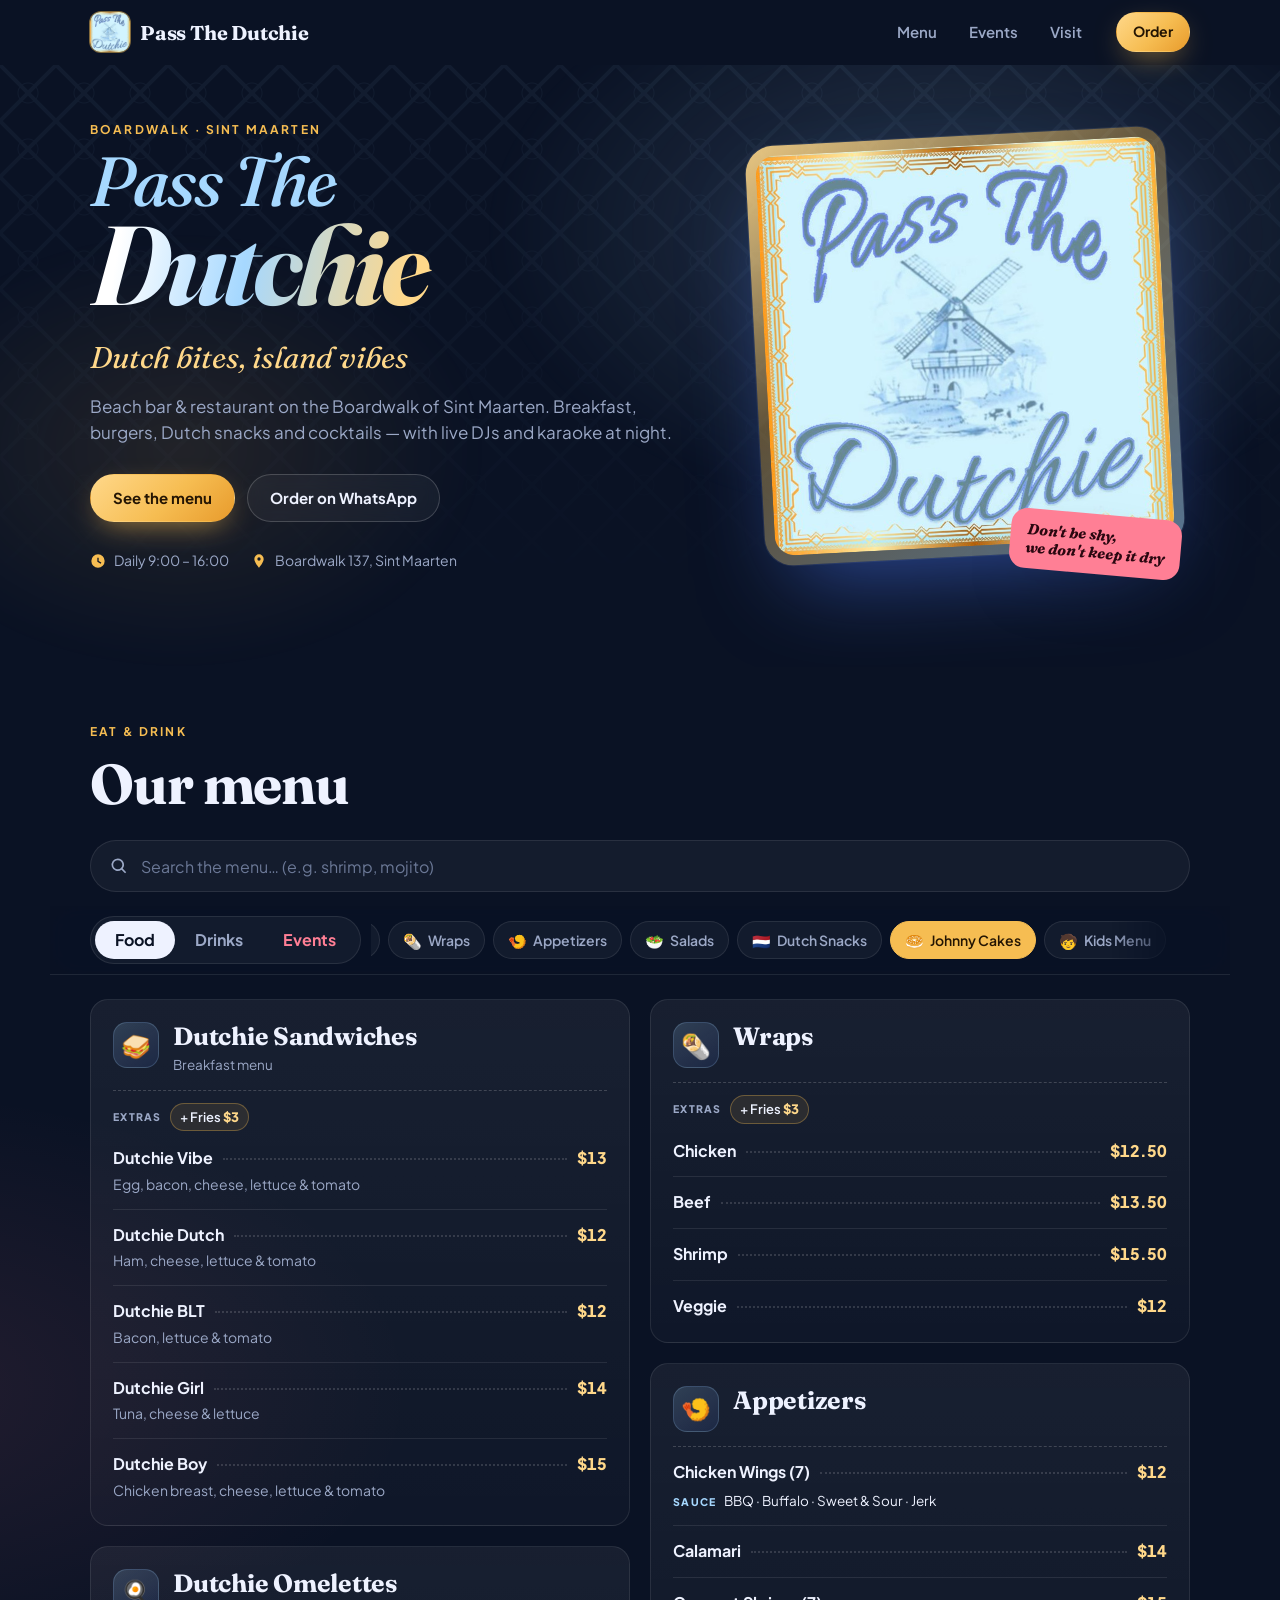
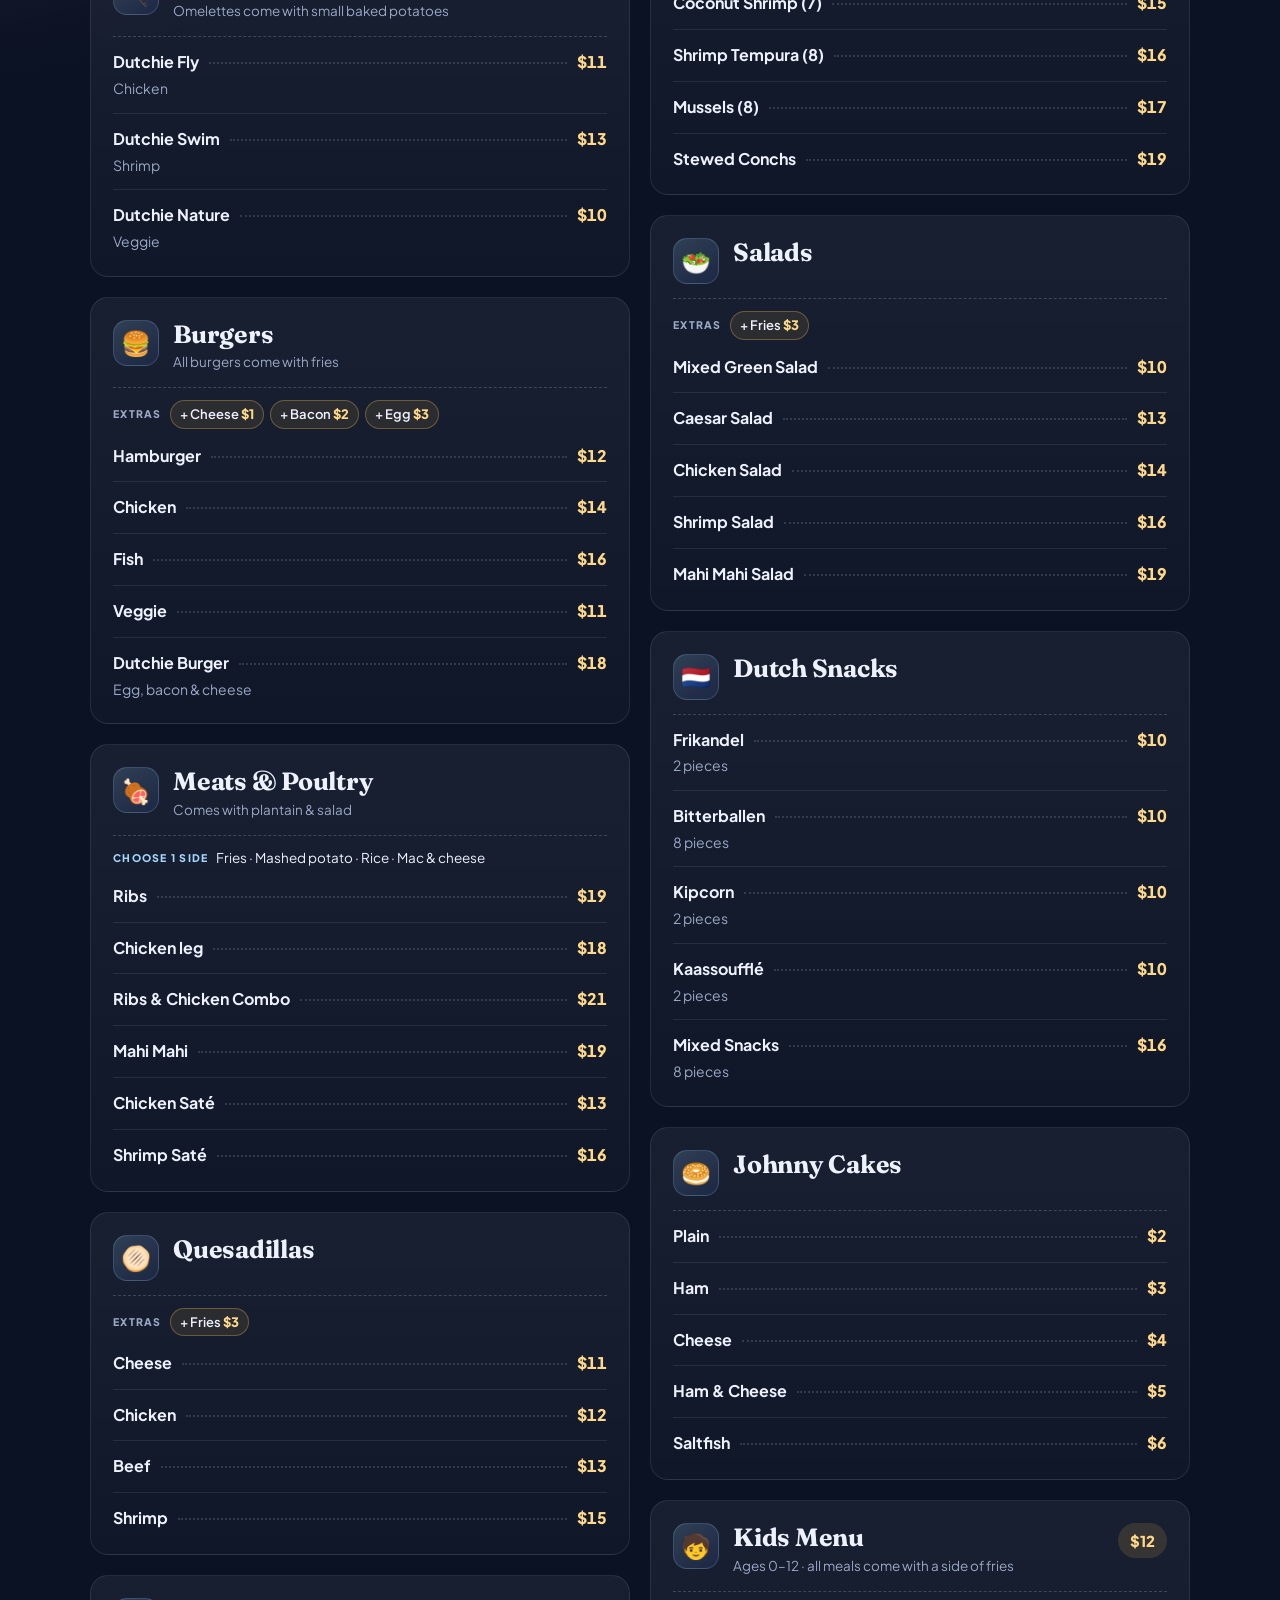
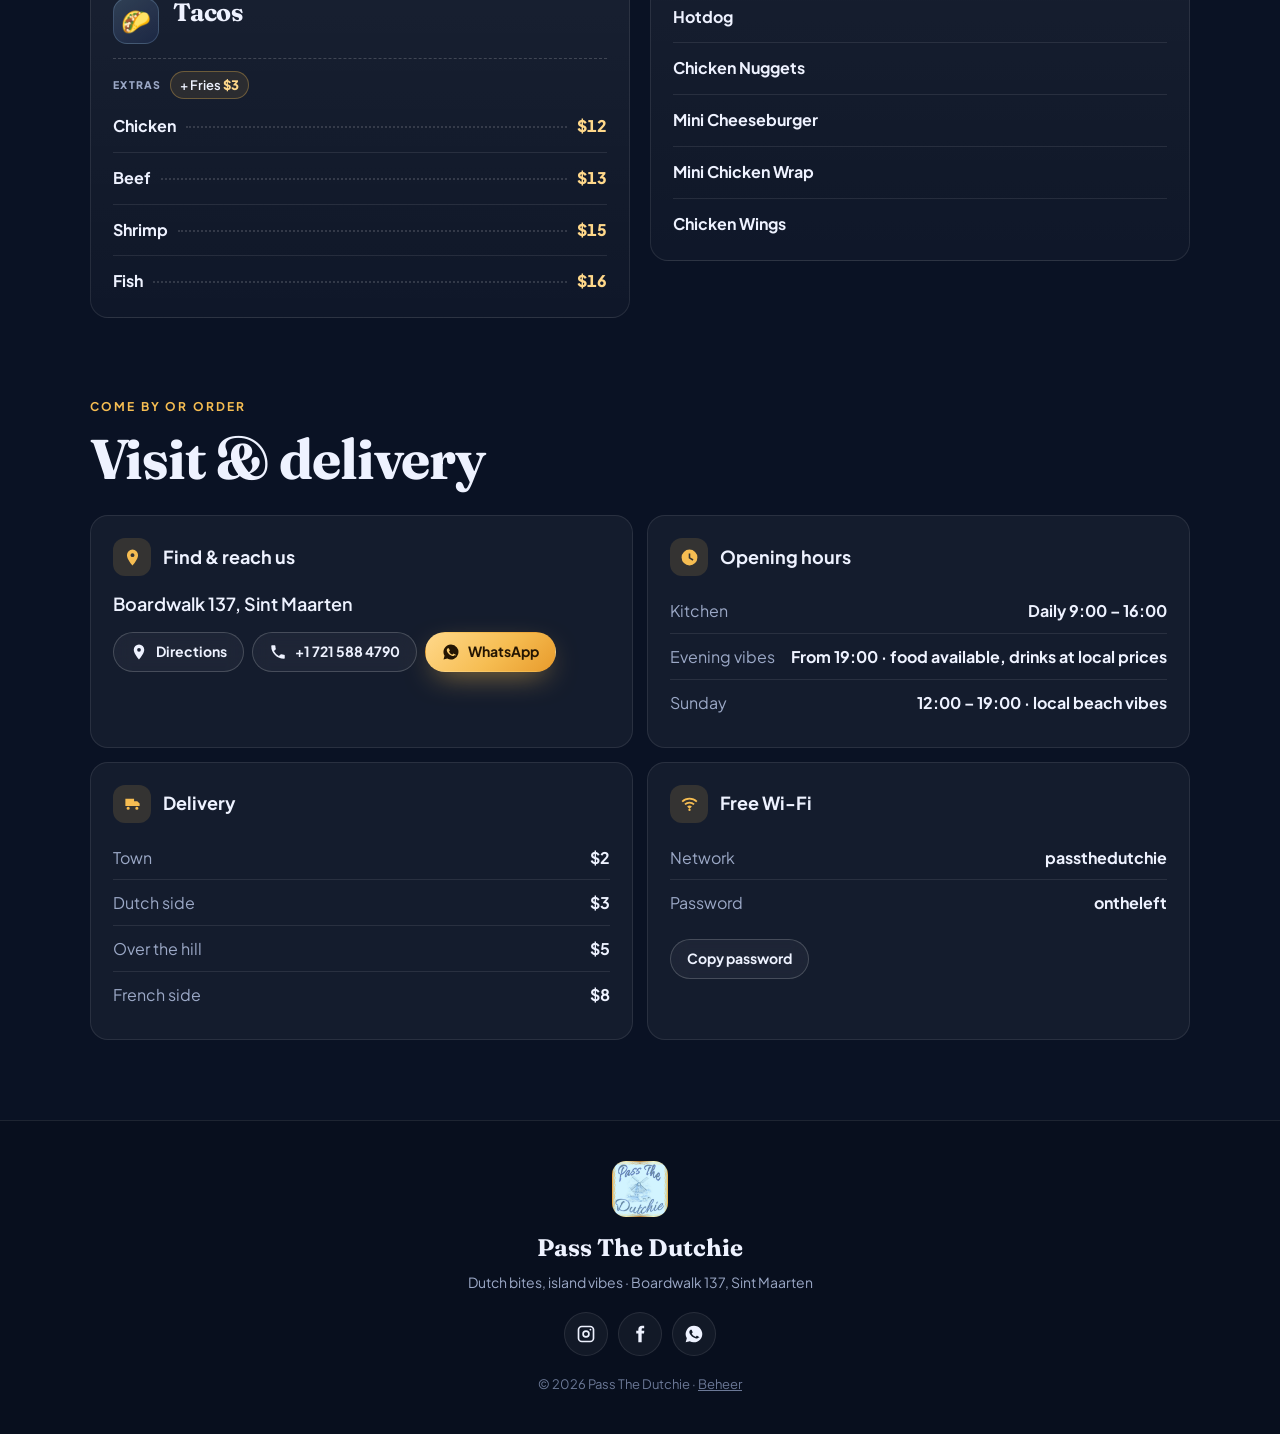
==== commit 240523f4: "Use go2passthedutchie.com as the site's domain GitHub Pages redirects ryanifa.github.io/passthedutch" ====
--- a/index.html
+++ b/index.html
@@ -8,7 +8,9 @@
   <meta name="theme-color" content="#0a1224">
   <meta property="og:title" content="Pass The Dutchie">
   <meta property="og:description" content="Dutch bites, island vibes — Boardwalk 137, Sint Maarten.">
-  <meta property="og:image" content="assets/img/logo.jpg">
+  <meta property="og:url" content="https://go2passthedutchie.com/">
+  <meta property="og:image" content="https://go2passthedutchie.com/assets/img/logo.jpg">
+  <link rel="canonical" href="https://go2passthedutchie.com/">
   <link rel="icon" href="assets/img/icon-192.png">
   <link rel="apple-touch-icon" href="assets/img/icon-180.png">
   <link rel="manifest" href="manifest.webmanifest">
--- a/assets/css/site.css
+++ b/assets/css/site.css
@@ -399,13 +399,34 @@
 .lightbox::backdrop { background: rgba(3,7,18,.8); backdrop-filter: blur(6px); }
 .lightbox[open] { animation: rise .2s ease; }
 .lb-close {
-  position: sticky; top: 10px; float: right; margin: 10px 10px 0 0; z-index: 2;
+  position: sticky; top: 10px; float: right; margin: 10px 10px -50px 0; z-index: 2;
   width: 40px; height: 40px; border-radius: 50%; border: 0; cursor: pointer;
   background: rgba(10,18,36,.75); color: #fff; font-size: 18px; backdrop-filter: blur(6px);
 }
 .lb-poster { width: 100%; height: auto; display: block; }
 .lb-text { padding: 18px 20px 22px; display: grid; gap: 8px; }
+.lb-close + .lb-body > .lb-text:first-child { padding-right: 64px; }
 .lb-when { display: flex; align-items: center; gap: 8px; margin: 0; color: var(--gold-2); font-weight: 700; }
 .lb-when svg { width: 18px; height: 18px; fill: currentColor; }
 .lb-text h2 { font-family: var(--display); font-size: 28px; }
 .lb-desc { margin: 0; color: var(--muted); white-space: pre-line; }
+
+/* --------------------------------------------------- extras & choices */
+
+.options { display: grid; gap: 6px; }
+.cat-options { padding: 12px 0 2px; }
+.item-options { margin-top: 7px; }
+.opt-line { display: flex; flex-wrap: wrap; align-items: center; gap: 6px; }
+.opt-label {
+  font-size: 10.5px; font-weight: 800; letter-spacing: .12em; text-transform: uppercase; color: var(--muted);
+  margin-right: 2px;
+}
+.extra {
+  display: inline-flex; align-items: baseline; gap: 2px;
+  padding: 3px 9px; border-radius: 999px; font-size: 13px; font-weight: 600;
+  background: rgba(246,189,82,.10); border: 1px solid rgba(246,189,82,.32); color: var(--text);
+}
+.extra b { color: var(--gold-2); font-weight: 800; }
+.extra.sold-out { opacity: .45; text-decoration: line-through; }
+.choice .opt-label { color: var(--sky); }
+.choice-values { font-size: 13.5px; color: var(--text); }
